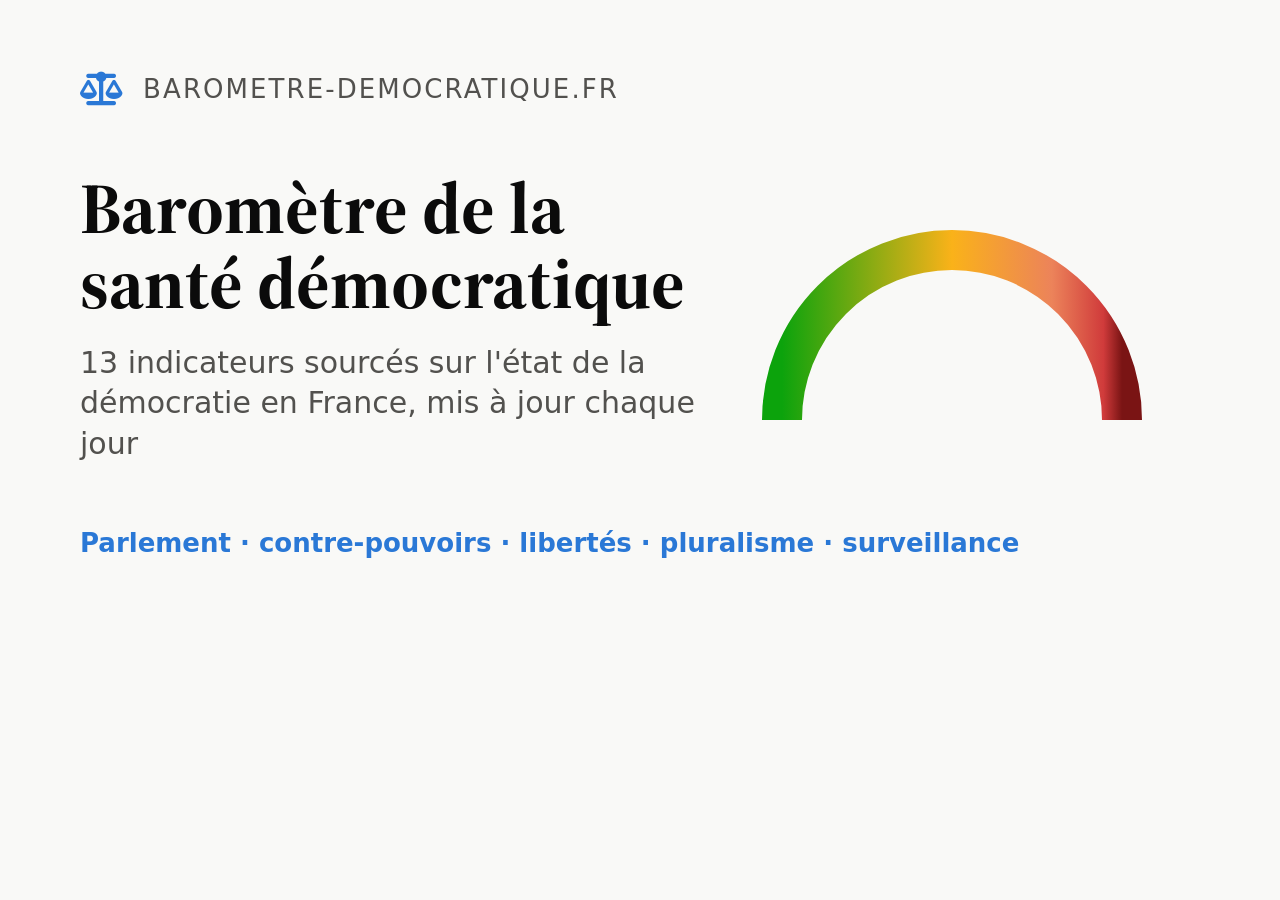
==== front/publication/apercu.html @ 54ba5d88 "Site : jauge colorée, mentions légales, en-têtes, page 404, image de partage - Jauge : remplissage d" ====
<!-- Source de apercu.png (1200 × 630, image de partage). Régénérer : copier ce fichier dans
     front/publication/web/ (polices dans assets/), l'ouvrir à 1200 × 630 et faire une capture. -->
<!doctype html><html lang="fr"><head><meta charset="utf-8">
<link rel="stylesheet" href="assets/polices/source-serif-4.css">
<link rel="stylesheet" href="assets/fa/css/fontawesome.min.css"><link rel="stylesheet" href="assets/fa/css/solid.min.css">
<style>
html,body{margin:0}
body{width:1200px;height:630px;background:#f9f9f7;color:#0b0b0b;font-family:system-ui,-apple-system,"Segoe UI",sans-serif;display:flex;flex-direction:column;justify-content:space-between;box-sizing:border-box;padding:72px 80px;position:relative;overflow:hidden}
.haut{display:flex;align-items:center;gap:18px;font-size:26px;color:#52514e;letter-spacing:.08em;text-transform:uppercase}
.haut i{color:#2a78d6;font-size:34px}
h1{font-family:"Source Serif 4",Georgia,serif;font-weight:700;font-size:72px;line-height:1.05;margin:0;max-width:640px}
p{font-size:30px;line-height:1.35;color:#52514e;margin:22px 0 0;max-width:640px}
.bas{font-size:26px;color:#2a78d6;font-weight:600}
svg{position:absolute;right:48px;top:200px}
</style></head><body>
<div class="haut"><i class="fa-solid fa-scale-balanced"></i>barometre-democratique.fr</div>
<div><h1>Baromètre de la santé démocratique</h1><p>13 indicateurs sourcés sur l'état de la démocratie en France, mis à jour chaque jour</p></div>
<div class="bas">Parlement · contre-pouvoirs · libertés · pluralisme · surveillance</div>
<svg width="400" height="250" viewBox="0 0 400 250" aria-hidden="true">
<defs><linearGradient id="g" gradientUnits="userSpaceOnUse" x1="30" y1="0" x2="370" y2="0">
<stop offset="0" stop-color="#0ca30c"/><stop offset="0.5" stop-color="#fab219"/><stop offset="0.7939" stop-color="#ec835a"/><stop offset="0.9455" stop-color="#d03b3b"/><stop offset="1" stop-color="#7a1414"/></linearGradient></defs>
<path d="M30,220 A170,170 0 0 1 370,220" fill="none" stroke="url(#g)" stroke-width="40"/>
</svg>
</body></html>
---- front/publication/assets/polices/source-serif-4.css ----
/* Source Serif 4 (Adobe, SIL Open Font License 1.1, voir OFL.txt), police variable,
   sous-ensembles latin et latin-ext, fichiers repris de Google Fonts (v15). */
/* latin-ext */
@font-face {
  font-family: 'Source Serif 4';
  font-style: normal;
  font-weight: 400;
  font-display: swap;
  src: url(source-serif-4-latin-ext.woff2) format('woff2');
  unicode-range: U+0100-02BA, U+02BD-02C5, U+02C7-02CC, U+02CE-02D7, U+02DD-02FF, U+0304, U+0308, U+0329, U+1D00-1DBF, U+1E00-1E9F, U+1EF2-1EFF, U+2020, U+20A0-20AB, U+20AD-20C4, U+2113, U+2C60-2C7F, U+A720-A7FF;
}
/* latin */
@font-face {
  font-family: 'Source Serif 4';
  font-style: normal;
  font-weight: 400;
  font-display: swap;
  src: url(source-serif-4-latin.woff2) format('woff2');
  unicode-range: U+0000-00FF, U+0131, U+0152-0153, U+02BB-02BC, U+02C6, U+02DA, U+02DC, U+0304, U+0308, U+0329, U+2000-206F, U+20AC, U+2122, U+2191, U+2193, U+2212, U+2215, U+FEFF, U+FFFD;
}
/* latin-ext */
@font-face {
  font-family: 'Source Serif 4';
  font-style: normal;
  font-weight: 600;
  font-display: swap;
  src: url(source-serif-4-latin-ext.woff2) format('woff2');
  unicode-range: U+0100-02BA, U+02BD-02C5, U+02C7-02CC, U+02CE-02D7, U+02DD-02FF, U+0304, U+0308, U+0329, U+1D00-1DBF, U+1E00-1E9F, U+1EF2-1EFF, U+2020, U+20A0-20AB, U+20AD-20C4, U+2113, U+2C60-2C7F, U+A720-A7FF;
}
/* latin */
@font-face {
  font-family: 'Source Serif 4';
  font-style: normal;
  font-weight: 600;
  font-display: swap;
  src: url(source-serif-4-latin.woff2) format('woff2');
  unicode-range: U+0000-00FF, U+0131, U+0152-0153, U+02BB-02BC, U+02C6, U+02DA, U+02DC, U+0304, U+0308, U+0329, U+2000-206F, U+20AC, U+2122, U+2191, U+2193, U+2212, U+2215, U+FEFF, U+FFFD;
}
/* latin-ext */
@font-face {
  font-family: 'Source Serif 4';
  font-style: normal;
  font-weight: 700;
  font-display: swap;
  src: url(source-serif-4-latin-ext.woff2) format('woff2');
  unicode-range: U+0100-02BA, U+02BD-02C5, U+02C7-02CC, U+02CE-02D7, U+02DD-02FF, U+0304, U+0308, U+0329, U+1D00-1DBF, U+1E00-1E9F, U+1EF2-1EFF, U+2020, U+20A0-20AB, U+20AD-20C4, U+2113, U+2C60-2C7F, U+A720-A7FF;
}
/* latin */
@font-face {
  font-family: 'Source Serif 4';
  font-style: normal;
  font-weight: 700;
  font-display: swap;
  src: url(source-serif-4-latin.woff2) format('woff2');
  unicode-range: U+0000-00FF, U+0131, U+0152-0153, U+02BB-02BC, U+02C6, U+02DA, U+02DC, U+0304, U+0308, U+0329, U+2000-206F, U+20AC, U+2122, U+2191, U+2193, U+2212, U+2215, U+FEFF, U+FFFD;
}
---- front/publication/assets/fa/css/solid.min.css ----
/*!
 * Font Awesome Free 6.5.1 by @fontawesome - https://fontawesome.com
 * License - https://fontawesome.com/license/free (Icons: CC BY 4.0, Fonts: SIL OFL 1.1, Code: MIT License)
 * Copyright 2023 Fonticons, Inc.
 */
:host,:root{--fa-style-family-classic:"Font Awesome 6 Free";--fa-font-solid:normal 900 1em/1 "Font Awesome 6 Free"}@font-face{font-family:"Font Awesome 6 Free";font-style:normal;font-weight:900;font-display:block;src:url(../webfonts/fa-solid-900.woff2) format("woff2")}.fa-solid,.fas{font-weight:900}
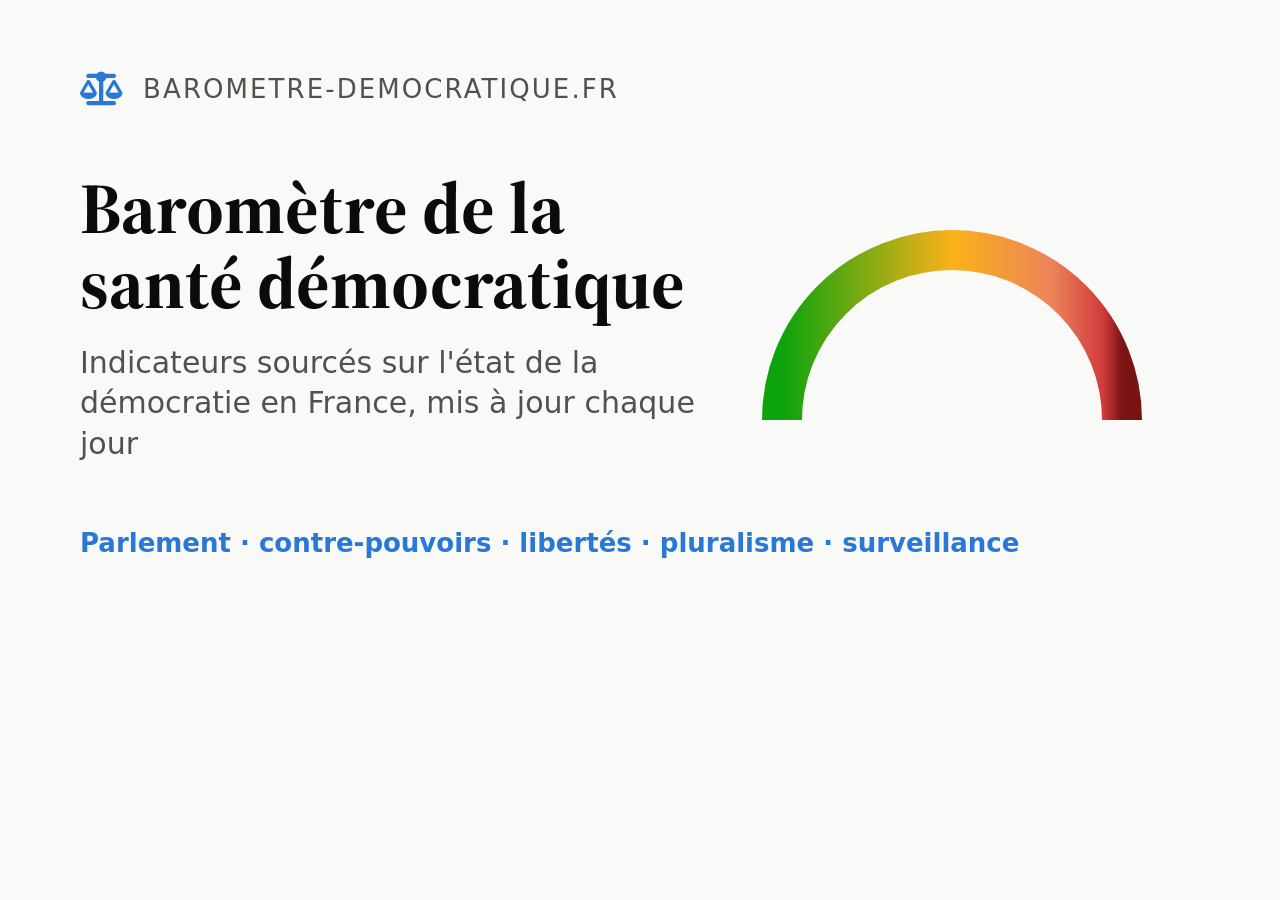
==== commit c3f86b0e: "Site : nombre d'indicateurs calculé, même règle « hors indice » partout - seo.py : nombre d'indicate" ====
--- a/front/publication/apercu.html
+++ b/front/publication/apercu.html
@@ -14,7 +14,7 @@
 svg{position:absolute;right:48px;top:200px}
 </style></head><body>
 <div class="haut"><i class="fa-solid fa-scale-balanced"></i>barometre-democratique.fr</div>
-<div><h1>Baromètre de la santé démocratique</h1><p>13 indicateurs sourcés sur l'état de la démocratie en France, mis à jour chaque jour</p></div>
+<div><h1>Baromètre de la santé démocratique</h1><p>Indicateurs sourcés sur l'état de la démocratie en France, mis à jour chaque jour</p></div>
 <div class="bas">Parlement · contre-pouvoirs · libertés · pluralisme · surveillance</div>
 <svg width="400" height="250" viewBox="0 0 400 250" aria-hidden="true">
 <defs><linearGradient id="g" gradientUnits="userSpaceOnUse" x1="30" y1="0" x2="370" y2="0">
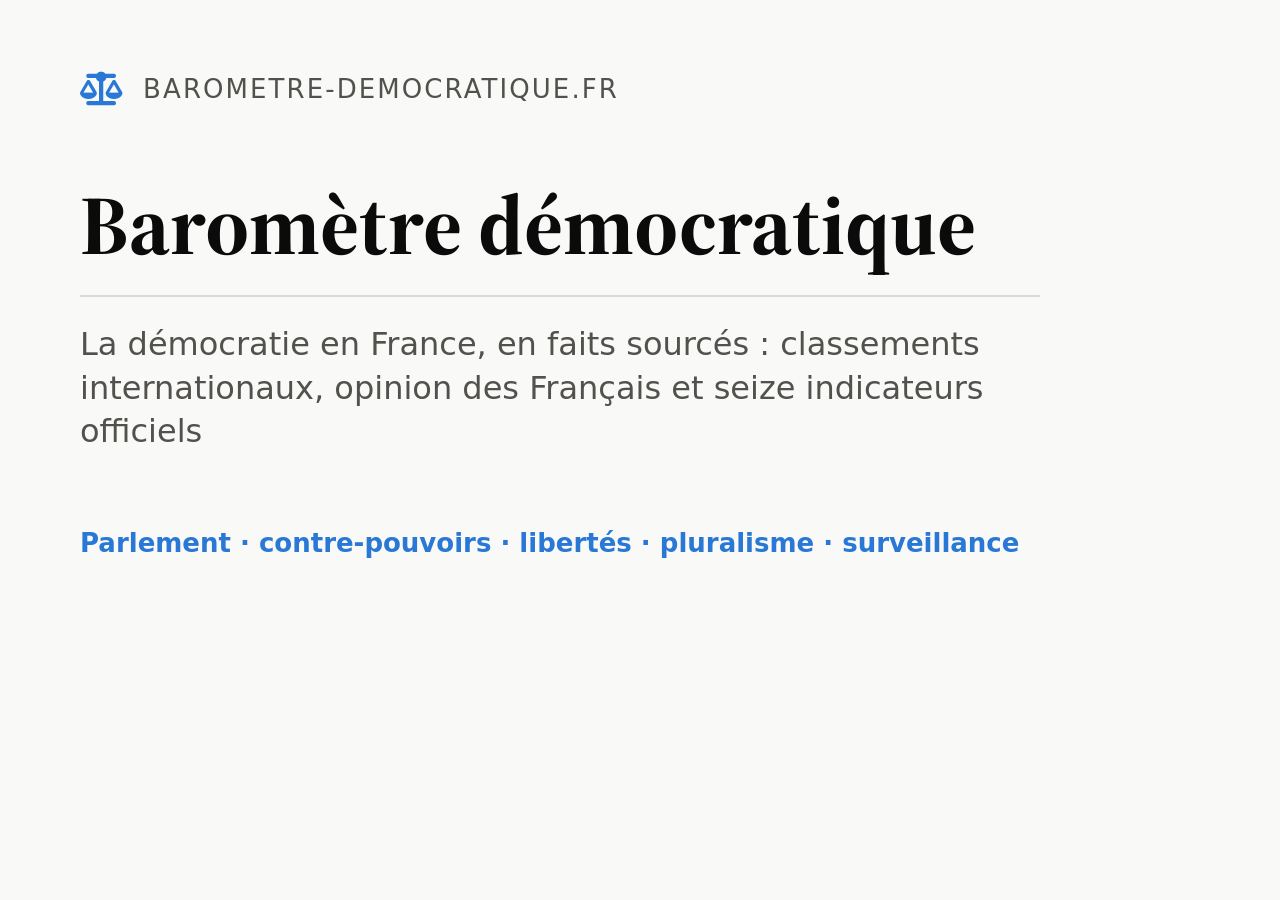
==== commit ad731c2e: "Transparence et cohérence : « Baromètre démocratique », données téléchargeables Suite de la revue ex" ====
--- a/front/publication/apercu.html
+++ b/front/publication/apercu.html
@@ -8,17 +8,11 @@
 body{width:1200px;height:630px;background:#f9f9f7;color:#0b0b0b;font-family:system-ui,-apple-system,"Segoe UI",sans-serif;display:flex;flex-direction:column;justify-content:space-between;box-sizing:border-box;padding:72px 80px;position:relative;overflow:hidden}
 .haut{display:flex;align-items:center;gap:18px;font-size:26px;color:#52514e;letter-spacing:.08em;text-transform:uppercase}
 .haut i{color:#2a78d6;font-size:34px}
-h1{font-family:"Source Serif 4",Georgia,serif;font-weight:700;font-size:72px;line-height:1.05;margin:0;max-width:640px}
-p{font-size:30px;line-height:1.35;color:#52514e;margin:22px 0 0;max-width:640px}
+h1{font-family:"Source Serif 4",Georgia,serif;font-weight:700;font-size:84px;line-height:1.05;margin:0;max-width:1000px}
+p{font-size:32px;line-height:1.35;color:#52514e;margin:26px 0 0;max-width:960px;padding-top:26px;border-top:2px solid #dcdad5}
 .bas{font-size:26px;color:#2a78d6;font-weight:600}
-svg{position:absolute;right:48px;top:200px}
 </style></head><body>
 <div class="haut"><i class="fa-solid fa-scale-balanced"></i>barometre-democratique.fr</div>
-<div><h1>Baromètre de la santé démocratique</h1><p>Indicateurs sourcés sur l'état de la démocratie en France, mis à jour chaque jour</p></div>
+<div><h1>Baromètre démocratique</h1><p>La démocratie en France, en faits sourcés : classements internationaux, opinion des Français et seize indicateurs officiels</p></div>
 <div class="bas">Parlement · contre-pouvoirs · libertés · pluralisme · surveillance</div>
-<svg width="400" height="250" viewBox="0 0 400 250" aria-hidden="true">
-<defs><linearGradient id="g" gradientUnits="userSpaceOnUse" x1="30" y1="0" x2="370" y2="0">
-<stop offset="0" stop-color="#0ca30c"/><stop offset="0.5" stop-color="#fab219"/><stop offset="0.7939" stop-color="#ec835a"/><stop offset="0.9455" stop-color="#d03b3b"/><stop offset="1" stop-color="#7a1414"/></linearGradient></defs>
-<path d="M30,220 A170,170 0 0 1 370,220" fill="none" stroke="url(#g)" stroke-width="40"/>
-</svg>
 </body></html>
